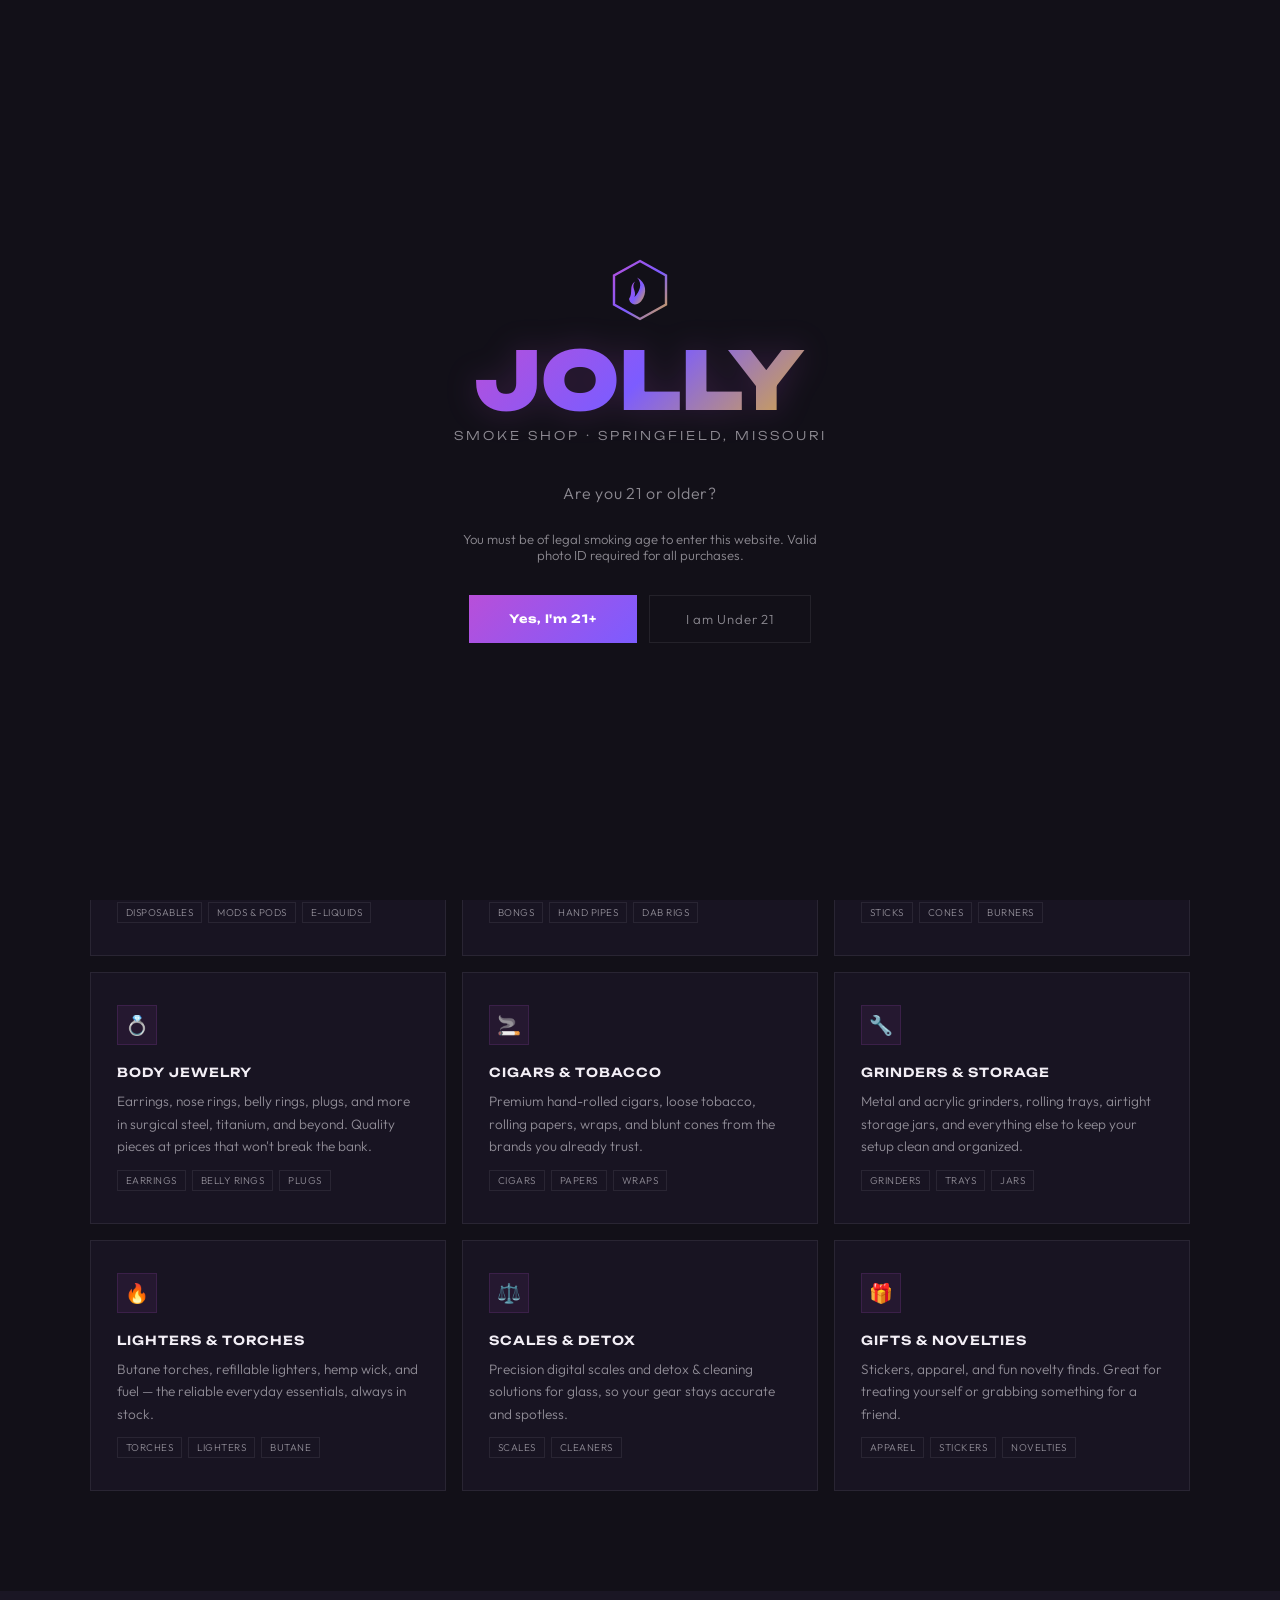
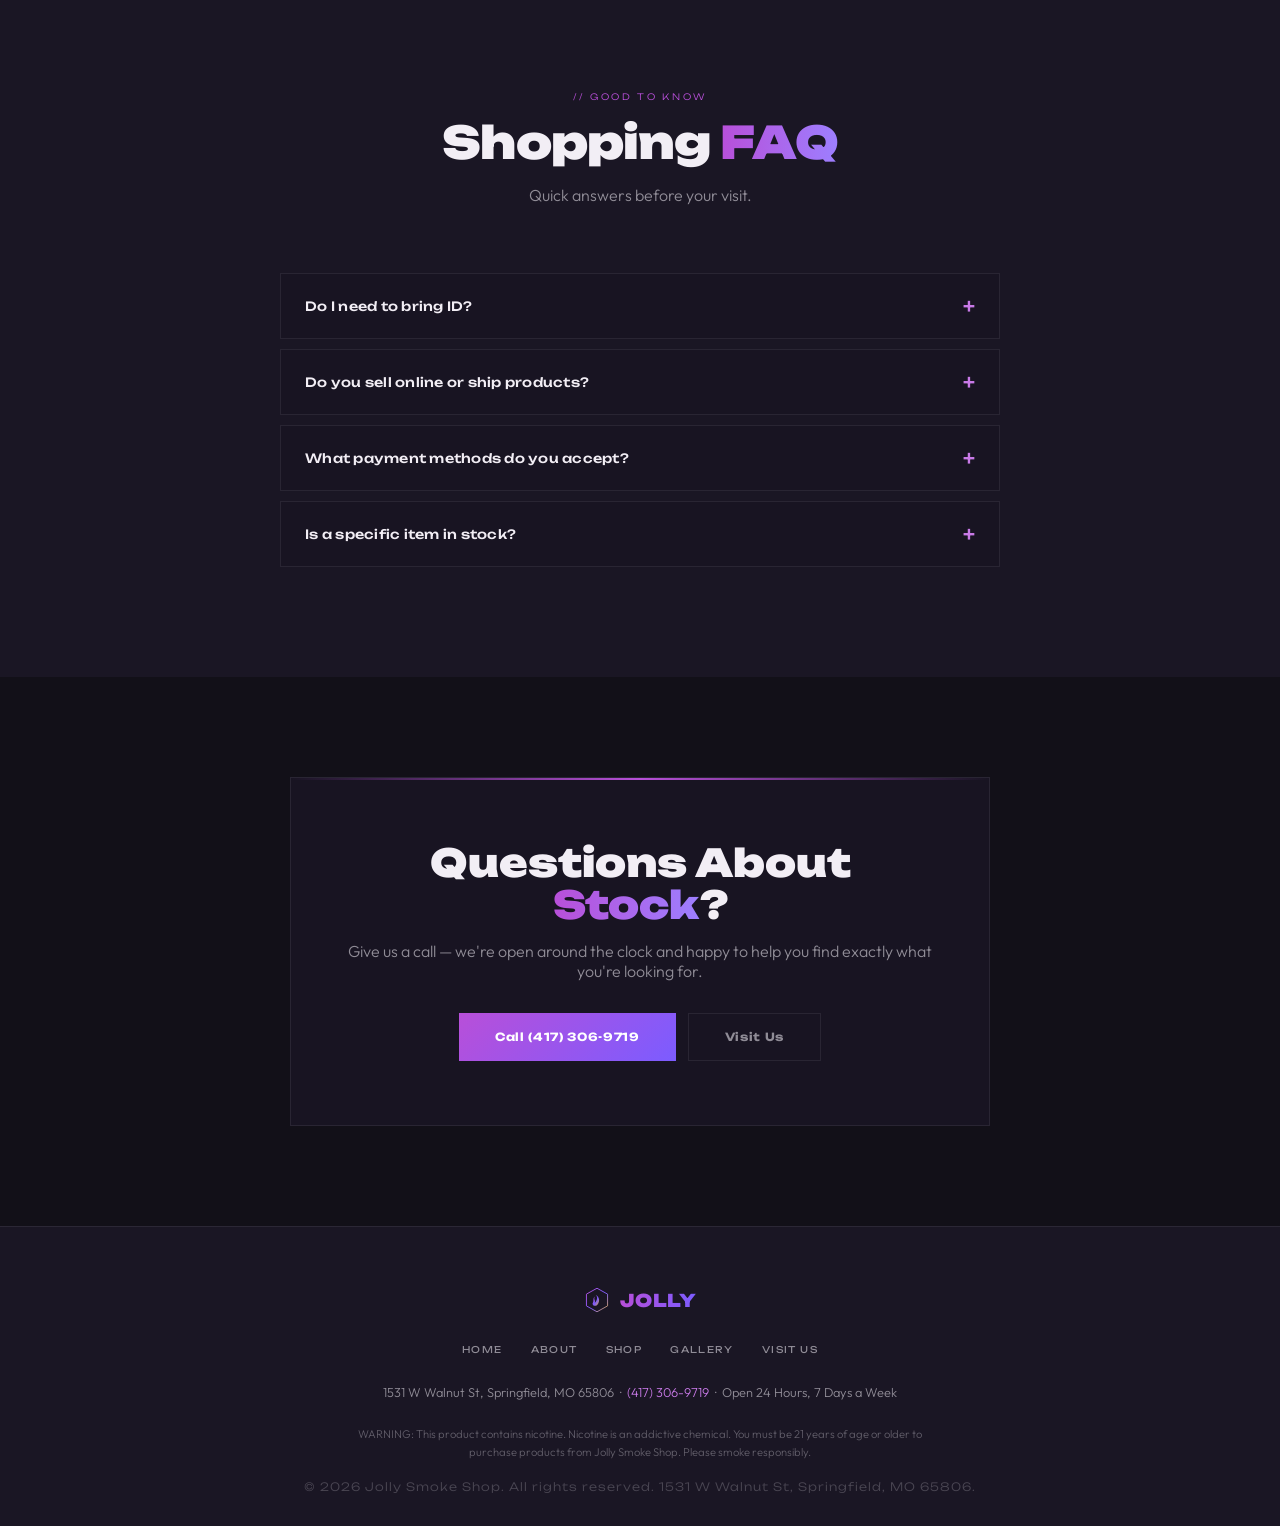
==== products.html @ b2ff0be8 "Build full Jolly Smoke Shop website from rough draft Turns the single-page draft into a real 5-page " ====
<!DOCTYPE html>
<html lang="en">
<head>
<meta charset="UTF-8">
<meta name="viewport" content="width=device-width, initial-scale=1.0">
<title>Shop Our Selection — Jolly Smoke Shop | Springfield, MO</title>
<meta name="description" content="Vapes, glass, incense, body jewelry, cigars, grinders & more at Jolly Smoke Shop in Springfield, MO. Huge selection, fair prices, open 24/7. Must be 21+.">
<link rel="canonical" href="https://www.jollysmokeshop.com/products.html">
<link rel="icon" type="image/svg+xml" href="assets/img/favicon.svg">
<link rel="preconnect" href="https://fonts.googleapis.com">
<link rel="preconnect" href="https://fonts.gstatic.com" crossorigin>
<link rel="stylesheet" href="assets/css/style.css">
<noscript><style>.reveal{opacity:1!important;transform:none!important}</style></noscript>
</head>
<body>

<!-- AGE GATE -->
<div class="age-gate" id="ageGate">
  <img src="assets/img/logo-mark.svg" class="ag-mark" alt="" width="64" height="64">
  <div class="ag-logo">JOLLY</div>
  <div class="ag-sub-brand">Smoke Shop &middot; Springfield, Missouri</div>
  <div class="ag-question">Are you 21 or older?</div>
  <p style="font-size:0.82rem;color:var(--muted);margin-bottom:32px;max-width:360px;margin-left:auto;margin-right:auto">
    You must be of legal smoking age to enter this website. Valid photo ID required for all purchases.
  </p>
  <div class="ag-btns">
    <button class="ag-yes" id="ageYes">Yes, I'm 21+</button>
    <a class="ag-no" href="https://www.google.com">I am Under 21</a>
  </div>
</div>

<!-- NAV -->
<nav id="siteNav">
  <a href="index.html" class="nav-brand-group">
    <img src="assets/img/logo-mark.svg" class="nav-mark" alt="Jolly Smoke Shop logo" width="30" height="30">
    <span class="nav-brand">JOLLY</span>
  </a>
  <ul class="nav-links">
    <li><a href="index.html">Home</a></li>
    <li><a href="about.html">About</a></li>
    <li><a href="products.html">Shop</a></li>
    <li><a href="gallery.html">Gallery</a></li>
    <li><a href="contact.html">Visit Us</a></li>
  </ul>
  <a href="tel:4173069719" class="nav-cta">Call (417) 306-9719</a>
  <button class="hamburger" id="hamburger" aria-label="Open menu">
    <span></span><span></span><span></span>
  </button>
</nav>
<div class="nav-scrim" id="navScrim"></div>
<div class="mobile-nav" id="mobileNav">
  <a href="index.html">Home</a>
  <a href="about.html">About</a>
  <a href="products.html">Shop</a>
  <a href="gallery.html">Gallery</a>
  <a href="contact.html">Visit Us</a>
  <a href="tel:4173069719" class="nav-cta">Call (417) 306-9719</a>
</div>

<!-- PAGE HERO -->
<section class="page-hero">
  <div class="hero-aura"></div>
  <div class="page-hero-inner">
    <div class="breadcrumb"><a href="index.html">Home</a> / Shop</div>
    <h1>Curated For Every<br><span>Preference</span></h1>
    <p>From premium vapes to hand-blown glass, incense to body jewelry — if you can smoke it, wear it, or vibe with it, we've got it.</p>
  </div>
</section>

<!-- COMPLIANCE NOTE -->
<section class="section section-tight" style="padding-bottom:0">
  <div class="compliance-note reveal">
    <strong>21+ Only.</strong> Valid government-issued photo ID is required for every purchase, every visit, no exceptions. Product availability varies by stock — call ahead to check on a specific item.
  </div>
</section>

<!-- PRODUCTS -->
<section class="section section-tight" id="products">
  <div class="products-grid">
    <div class="product-card reveal">
      <div class="product-icon">&#128167;</div>
      <h3>Vapes & E-Liquids</h3>
      <p>Top brands, the latest devices, and a huge flavor selection. Disposables, mods, pods, coils, and premium e-juices for every taste.</p>
      <div class="product-tags"><span>Disposables</span><span>Mods & Pods</span><span>E-Liquids</span></div>
    </div>
    <div class="product-card reveal">
      <div class="product-icon">&#127807;</div>
      <h3>Glass & Pipes</h3>
      <p>Hand-blown glass pipes, water pipes, bongs, and dab rigs from beginner-friendly to collector-grade, plus every accessory to match.</p>
      <div class="product-tags"><span>Bongs</span><span>Hand Pipes</span><span>Dab Rigs</span></div>
    </div>
    <div class="product-card reveal">
      <div class="product-icon">&#128293;</div>
      <h3>Incense & Aromatics</h3>
      <p>Premium incense sticks, cones, resins, and burners in dozens of fragrances. Fill your space with a scent you'll actually love.</p>
      <div class="product-tags"><span>Sticks</span><span>Cones</span><span>Burners</span></div>
    </div>
    <div class="product-card reveal">
      <div class="product-icon">&#128141;</div>
      <h3>Body Jewelry</h3>
      <p>Earrings, nose rings, belly rings, plugs, and more in surgical steel, titanium, and beyond. Quality pieces at prices that won't break the bank.</p>
      <div class="product-tags"><span>Earrings</span><span>Belly Rings</span><span>Plugs</span></div>
    </div>
    <div class="product-card reveal">
      <div class="product-icon">&#128684;</div>
      <h3>Cigars & Tobacco</h3>
      <p>Premium hand-rolled cigars, loose tobacco, rolling papers, wraps, and blunt cones from the brands you already trust.</p>
      <div class="product-tags"><span>Cigars</span><span>Papers</span><span>Wraps</span></div>
    </div>
    <div class="product-card reveal">
      <div class="product-icon">&#128295;</div>
      <h3>Grinders & Storage</h3>
      <p>Metal and acrylic grinders, rolling trays, airtight storage jars, and everything else to keep your setup clean and organized.</p>
      <div class="product-tags"><span>Grinders</span><span>Trays</span><span>Jars</span></div>
    </div>
    <div class="product-card reveal">
      <div class="product-icon">&#128293;</div>
      <h3>Lighters & Torches</h3>
      <p>Butane torches, refillable lighters, hemp wick, and fuel — the reliable everyday essentials, always in stock.</p>
      <div class="product-tags"><span>Torches</span><span>Lighters</span><span>Butane</span></div>
    </div>
    <div class="product-card reveal">
      <div class="product-icon">&#9878;&#65039;</div>
      <h3>Scales & Detox</h3>
      <p>Precision digital scales and detox & cleaning solutions for glass, so your gear stays accurate and spotless.</p>
      <div class="product-tags"><span>Scales</span><span>Cleaners</span></div>
    </div>
    <div class="product-card reveal">
      <div class="product-icon">&#127873;</div>
      <h3>Gifts & Novelties</h3>
      <p>Stickers, apparel, and fun novelty finds. Great for treating yourself or grabbing something for a friend.</p>
      <div class="product-tags"><span>Apparel</span><span>Stickers</span><span>Novelties</span></div>
    </div>
  </div>
</section>

<!-- FAQ -->
<section class="section section-alt" id="faq">
  <div class="section-header reveal">
    <span class="section-eyebrow">// Good to Know</span>
    <h2 class="section-title">Shopping <span>FAQ</span></h2>
    <p class="section-desc">Quick answers before your visit.</p>
  </div>
  <div class="faq-list">
    <details class="faq-item reveal">
      <summary>Do I need to bring ID?</summary>
      <p>Yes. A valid, unexpired government-issued photo ID is required for every purchase, every time, regardless of how old you look. It's a firm store policy with no exceptions.</p>
    </details>
    <details class="faq-item reveal">
      <summary>Do you sell online or ship products?</summary>
      <p>Not currently — we're an in-store-only shop. Call us at (417) 306-9719 to ask about availability, or stop by any time since we're open 24 hours a day.</p>
    </details>
    <details class="faq-item reveal">
      <summary>What payment methods do you accept?</summary>
      <p>We accept major debit and credit cards as well as cash. Give us a call if you have a question about a specific payment method.</p>
    </details>
    <details class="faq-item reveal">
      <summary>Is a specific item in stock?</summary>
      <p>Our selection changes often. The fastest way to check is to call (417) 306-9719 — our staff can tell you what's on the shelf right now.</p>
    </details>
  </div>
</section>

<!-- CTA -->
<section class="section" id="cta">
  <div class="cta-box reveal">
    <h2>Questions About <span>Stock</span>?</h2>
    <p>Give us a call — we're open around the clock and happy to help you find exactly what you're looking for.</p>
    <div class="hero-ctas" style="margin:0">
      <a href="tel:4173069719" class="btn-hero btn-hero-primary">Call (417) 306-9719</a>
      <a href="contact.html" class="btn-hero btn-hero-secondary">Visit Us</a>
    </div>
  </div>
</section>

<!-- FOOTER -->
<footer class="footer">
  <div class="footer-inner">
    <a href="index.html" class="footer-brand-group">
      <img src="assets/img/logo-mark.svg" class="footer-mark" alt="Jolly Smoke Shop logo" width="26" height="26">
      <span class="footer-brand">JOLLY</span>
    </a>
    <ul class="footer-links">
      <li><a href="index.html">Home</a></li>
      <li><a href="about.html">About</a></li>
      <li><a href="products.html">Shop</a></li>
      <li><a href="gallery.html">Gallery</a></li>
      <li><a href="contact.html">Visit Us</a></li>
    </ul>
    <p class="footer-quick">1531 W Walnut St, Springfield, MO 65806 &nbsp;&middot;&nbsp; <a href="tel:4173069719">(417) 306-9719</a> &nbsp;&middot;&nbsp; Open 24 Hours, 7 Days a Week</p>
    <p class="footer-warning">
      WARNING: This product contains nicotine. Nicotine is an addictive chemical. You must be 21 years of age or older to purchase products from Jolly Smoke Shop. Please smoke responsibly.
    </p>
    <p class="footer-copy">&copy; 2026 Jolly Smoke Shop. All rights reserved. 1531 W Walnut St, Springfield, MO 65806.</p>
  </div>
</footer>

<!-- MOBILE CALL -->
<a href="tel:4173069719" class="mobile-call" aria-label="Call Jolly Smoke Shop">
  <svg viewBox="0 0 24 24" fill="none" stroke="currentColor" stroke-width="2.5" stroke-linecap="round" stroke-linejoin="round"><path d="M22 16.92v3a2 2 0 0 1-2.18 2 19.79 19.79 0 0 1-8.63-3.07 19.5 19.5 0 0 1-6-6 19.79 19.79 0 0 1-3.07-8.67A2 2 0 0 1 4.11 2h3a2 2 0 0 1 2 1.72c.127.96.361 1.903.7 2.81a2 2 0 0 1-.45 2.11L8.09 9.91a16 16 0 0 0 6 6l1.27-1.27a2 2 0 0 1 2.11-.45c.907.339 1.85.573 2.81.7A2 2 0 0 1 22 16.92z"/></svg>
</a>

<script src="assets/js/script.js"></script>
</body>
</html>
---- assets/css/style.css ----
/* ============================================================
   Jolly Smoke Shop — shared stylesheet
   ============================================================ */

@import url('https://fonts.googleapis.com/css2?family=Unbounded:wght@300;400;600;700;900&family=Outfit:wght@300;400;500;600&display=swap');

:root {
  --fuchsia:  #b84fd9;
  --fuchsia2: #c97ae8;
  --violet:   #7c5cff;
  --violet2:  #9d7fff;
  --gold:     #d4a843;
  --gold2:    #e8c060;
  --lime:     #7cb342;
  --bg:       #121018;
  --bg2:      #1a1624;
  --bg3:      #221c30;
  --card:     #181422;
  --text:     #f2eef5;
  --muted:    rgba(242,238,245,0.55);
  --dim:      rgba(242,238,245,0.14);
  --border:   rgba(242,238,245,0.08);
  --glow-f:   rgba(184,79,217,0.15);
  --success:  #5cb85c;
}

*, *::before, *::after { box-sizing: border-box; margin: 0; padding: 0; }
html { scroll-behavior: smooth; }
body {
  background: var(--bg);
  color: var(--text);
  font-family: 'Outfit', sans-serif;
  font-weight: 300;
  overflow-x: hidden;
  min-height: 100vh;
}

body::before {
  content: '';
  position: fixed; inset: 0; z-index: 0; pointer-events: none;
  background: repeating-linear-gradient(
    0deg, transparent, transparent 3px,
    rgba(0,0,0,0.03) 3px, rgba(0,0,0,0.03) 4px
  );
}

a { color: inherit; }
img { max-width: 100%; display: block; }

/* ─── AGE GATE ─── */
.age-gate {
  position: fixed; inset: 0; z-index: 9000;
  background: var(--bg);
  display: flex; flex-direction: column; align-items: center; justify-content: center;
  text-align: center; padding: 40px;
  transition: opacity 0.5s, visibility 0.5s;
}
.age-gate.gone { opacity: 0; visibility: hidden; pointer-events: none; }
.ag-mark { width: 64px; height: 64px; margin: 0 auto 18px; }
.ag-logo {
  font-family: 'Unbounded', sans-serif; font-weight: 900;
  font-size: clamp(2.5rem, 8vw, 5rem); line-height: 1; margin-bottom: 8px;
  background: linear-gradient(135deg, var(--fuchsia), var(--violet), var(--gold));
  -webkit-background-clip: text; -webkit-text-fill-color: transparent; background-clip: text;
  filter: drop-shadow(0 0 16px rgba(184,79,217,0.2));
}
.ag-sub-brand {
  font-family: 'Unbounded', sans-serif; font-weight: 300;
  font-size: 0.75rem; letter-spacing: 0.25em; text-transform: uppercase;
  color: var(--muted); margin-bottom: 40px;
}
.ag-question { font-size: 1rem; color: var(--muted); margin-bottom: 28px; letter-spacing: 0.05em; }
.ag-btns { display: flex; gap: 12px; flex-wrap: wrap; justify-content: center; }
.ag-yes {
  font-family: 'Unbounded', sans-serif; font-weight: 700;
  font-size: 0.72rem; letter-spacing: 0.06em;
  padding: 15px 40px; border: none; cursor: pointer;
  background: linear-gradient(135deg, var(--fuchsia), var(--violet));
  color: #fff; transition: opacity 0.2s, transform 0.2s;
}
.ag-yes:hover { opacity: 0.85; transform: translateY(-2px); }
.ag-no {
  font-size: 0.82rem; letter-spacing: 0.06em;
  padding: 15px 36px; background: transparent;
  border: 1px solid var(--border); color: var(--muted); text-decoration: none;
  transition: border-color 0.2s;
}
.ag-no:hover { border-color: var(--muted); }

/* ─── NAV ─── */
nav {
  position: sticky; top: 0; z-index: 200;
  display: flex; align-items: center; justify-content: space-between;
  padding: 14px 52px;
  background: rgba(18,16,24,0.97);
  border-bottom: 1px solid var(--border);
  backdrop-filter: blur(16px);
}
.nav-brand-group { display: flex; align-items: center; gap: 10px; text-decoration: none; }
.nav-mark { width: 30px; height: 30px; flex-shrink: 0; }
.nav-brand {
  font-family: 'Unbounded', sans-serif; font-weight: 900;
  font-size: 1.2rem; text-decoration: none; letter-spacing: 0.02em;
  background: linear-gradient(90deg, var(--fuchsia), var(--violet));
  -webkit-background-clip: text; -webkit-text-fill-color: transparent; background-clip: text;
}
.nav-links {
  display: flex; gap: 32px; align-items: center;
  list-style: none;
}
.nav-links a {
  font-family: 'Unbounded', sans-serif; font-weight: 400;
  font-size: 0.6rem; letter-spacing: 0.15em; text-transform: uppercase;
  color: var(--muted); text-decoration: none;
  transition: color 0.25s;
  position: relative;
}
.nav-links a::after {
  content: ''; position: absolute; bottom: -4px; left: 0;
  width: 0; height: 1.5px; background: var(--fuchsia);
  transition: width 0.25s;
}
.nav-links a:hover, .nav-links a.active { color: var(--fuchsia2); }
.nav-links a:hover::after, .nav-links a.active::after { width: 100%; }
.nav-cta {
  font-family: 'Unbounded', sans-serif; font-weight: 600;
  font-size: 0.6rem; letter-spacing: 0.08em;
  padding: 10px 22px; border: none; cursor: pointer;
  background: linear-gradient(135deg, var(--fuchsia), var(--violet));
  color: #fff; transition: opacity 0.2s; text-decoration: none;
  display: inline-block;
}
.nav-cta:hover { opacity: 0.85; }
.hamburger {
  display: none; flex-direction: column; gap: 5px;
  background: none; border: none; cursor: pointer; padding: 8px;
}
.hamburger span { width: 22px; height: 1.5px; background: var(--text); border-radius: 1px; transition: transform 0.2s, opacity 0.2s; }

.mobile-nav {
  display: none;
  position: fixed; top: 0; right: 0; bottom: 0;
  width: min(78vw, 320px); z-index: 500;
  background: var(--bg2); border-left: 1px solid var(--border);
  padding: 90px 32px 32px;
  transform: translateX(100%);
  transition: transform 0.3s ease;
  flex-direction: column; gap: 26px;
}
.mobile-nav.open { transform: translateX(0); }
.mobile-nav a {
  font-family: 'Unbounded', sans-serif; font-weight: 500;
  font-size: 0.75rem; letter-spacing: 0.12em; text-transform: uppercase;
  color: var(--text); text-decoration: none;
}
.mobile-nav a.active { color: var(--fuchsia2); }
.mobile-nav .nav-cta { text-align: center; margin-top: 8px; }
.nav-scrim {
  display: none; position: fixed; inset: 0; z-index: 450;
  background: rgba(0,0,0,0.5);
}
.nav-scrim.open { display: block; }

/* ─── HERO (home) ─── */
.hero {
  position: relative;
  min-height: 100vh;
  display: flex; align-items: center; justify-content: center;
  overflow: hidden; padding-top: 60px;
}
.hero-aura {
  position: absolute; inset: 0; pointer-events: none; z-index: 0;
  background:
    radial-gradient(ellipse 50% 100% at 0% 50%, rgba(184,79,217,0.06) 0%, transparent 60%),
    radial-gradient(ellipse 40% 60% at 100% 70%, rgba(124,92,255,0.04) 0%, transparent 50%);
}
.hero-inner {
  position: relative; z-index: 1;
  text-align: center; max-width: 800px;
  padding: 0 24px;
}
.hero-eyebrow {
  display: inline-flex; align-items: center; gap: 10px;
  font-family: 'Unbounded', sans-serif; font-weight: 400;
  font-size: 0.65rem; letter-spacing: 0.25em; text-transform: uppercase;
  color: var(--fuchsia); margin-bottom: 28px;
}
.hero-eyebrow .dot {
  width: 6px; height: 6px; border-radius: 50%;
  background: var(--success);
  box-shadow: 0 0 10px var(--success);
  animation: pulse 2s ease-in-out infinite;
}
@keyframes pulse { 0%,100%{opacity:1} 50%{opacity:0.5} }

.hero-title {
  font-family: 'Unbounded', sans-serif; font-weight: 900;
  font-size: clamp(2.5rem, 7vw, 5rem); line-height: 1.05;
  letter-spacing: -0.02em; margin-bottom: 24px;
}
.hero-title span {
  background: linear-gradient(90deg, var(--fuchsia), var(--violet2));
  -webkit-background-clip: text; -webkit-text-fill-color: transparent; background-clip: text;
}
.hero-subtitle {
  font-size: 1.05rem; color: var(--muted); max-width: 520px;
  margin: 0 auto 36px; line-height: 1.75;
}
.hero-badges {
  display: flex; gap: 10px; justify-content: center; flex-wrap: wrap;
  margin-bottom: 36px;
}
.hero-badge {
  font-family: 'Unbounded', sans-serif; font-weight: 600;
  font-size: 0.55rem; letter-spacing: 0.15em; text-transform: uppercase;
  padding: 6px 14px; border: 1px solid rgba(184,79,217,0.22);
  color: var(--fuchsia2); background: rgba(184,79,217,0.05);
}
.hero-badge.gold { color: var(--gold); border-color: rgba(212,168,67,0.22); background: rgba(212,168,67,0.05); }
.hero-badge.lime { color: var(--lime); border-color: rgba(124,179,66,0.22); background: rgba(124,179,66,0.05); }

.hero-ctas { display: flex; gap: 12px; justify-content: center; flex-wrap: wrap; }
.btn-hero {
  font-family: 'Unbounded', sans-serif; font-weight: 700;
  font-size: 0.7rem; letter-spacing: 0.06em;
  padding: 16px 36px; border: none; cursor: pointer;
  transition: opacity 0.2s, transform 0.2s;
  text-decoration: none; display: inline-flex; align-items: center; justify-content: center;
}
.btn-hero:hover { opacity: 0.85; transform: translateY(-2px); }
.btn-hero-primary {
  background: linear-gradient(135deg, var(--fuchsia), var(--violet));
  color: #fff;
}
.btn-hero-secondary {
  background: transparent;
  border: 1px solid var(--border);
  color: var(--muted);
}
.btn-hero-secondary:hover { border-color: rgba(184,79,217,0.35); color: var(--fuchsia2); }

.hero-meta {
  display: flex; gap: 32px; justify-content: center; flex-wrap: wrap;
  margin-top: 48px;
  font-family: 'Unbounded', sans-serif; font-weight: 300;
  font-size: 0.6rem; letter-spacing: 0.2em; text-transform: uppercase;
  color: var(--muted);
}

.scroll-cue {
  position: absolute; bottom: 32px; left: 50%; transform: translateX(-50%);
  display: flex; flex-direction: column; align-items: center; gap: 8px;
  color: var(--muted);
  font-family: 'Unbounded', sans-serif; font-weight: 300;
  font-size: 0.6rem; letter-spacing: 3px; text-transform: uppercase;
  animation: fadePulse 3s ease-in-out infinite; z-index: 1;
}
.scroll-cue svg { width: 18px; height: 18px; stroke: var(--muted); }
@keyframes fadePulse { 0%,100%{opacity:0.3} 50%{opacity:0.7} }

/* ─── PAGE HERO (interior pages) ─── */
.page-hero {
  position: relative; overflow: hidden;
  padding: 84px 24px 70px; text-align: center;
}
.page-hero .hero-aura { }
.page-hero-inner { position: relative; z-index: 1; max-width: 700px; margin: 0 auto; }
.breadcrumb {
  font-family: 'Unbounded', sans-serif; font-weight: 400;
  font-size: 0.58rem; letter-spacing: 0.15em; text-transform: uppercase;
  color: var(--muted); margin-bottom: 22px;
}
.breadcrumb a { color: var(--fuchsia2); text-decoration: none; }
.breadcrumb a:hover { text-decoration: underline; }
.page-hero h1 {
  font-family: 'Unbounded', sans-serif; font-weight: 900;
  font-size: clamp(2.2rem, 5.5vw, 3.6rem); line-height: 1.05;
  letter-spacing: -0.02em; margin-bottom: 16px;
}
.page-hero h1 span {
  background: linear-gradient(90deg, var(--fuchsia), var(--violet2));
  -webkit-background-clip: text; -webkit-text-fill-color: transparent; background-clip: text;
}
.page-hero p { font-size: 1rem; color: var(--muted); line-height: 1.75; max-width: 540px; margin: 0 auto; }

/* ─── MARQUEE ─── */
.marquee {
  background: var(--bg2);
  border-top: 1px solid var(--border);
  border-bottom: 1px solid var(--border);
  overflow: hidden; white-space: nowrap; padding: 16px 0;
}
.marquee-track {
  display: inline-flex; gap: 48px;
  animation: scroll-left 30s linear infinite;
}
.marquee-track span {
  font-family: 'Unbounded', sans-serif; font-weight: 600;
  font-size: 0.65rem; letter-spacing: 0.2em; text-transform: uppercase;
  color: var(--muted);
}
.marquee-track span::after {
  content: ''; display: inline-block; width: 4px; height: 4px;
  border-radius: 50%; background: var(--fuchsia); margin-left: 48px;
  vertical-align: middle; opacity: 0.4;
}
@keyframes scroll-left { 0%{transform:translateX(0)} 100%{transform:translateX(-50%)} }

/* ─── SECTIONS ─── */
.section { padding: 100px 52px; position: relative; }
.section-alt { background: var(--bg2); }
.section-tight { padding-top: 60px; }
.section-header {
  text-align: center; max-width: 620px;
  margin: 0 auto 64px;
}
.section-header.left { text-align: left; margin-left: 0; }
.section-eyebrow {
  font-family: 'Unbounded', sans-serif; font-weight: 300;
  font-size: 0.55rem; letter-spacing: 0.3em; text-transform: uppercase;
  color: var(--fuchsia); margin-bottom: 16px; display: block;
}
.section-title {
  font-family: 'Unbounded', sans-serif; font-weight: 900;
  font-size: clamp(1.8rem, 4vw, 2.8rem); line-height: 1.1;
  letter-spacing: -0.02em; margin-bottom: 14px;
}
.section-title span {
  background: linear-gradient(90deg, var(--fuchsia), var(--violet2));
  -webkit-background-clip: text; -webkit-text-fill-color: transparent; background-clip: text;
}
.section-desc {
  font-size: 1rem; color: var(--muted); line-height: 1.75;
  max-width: 520px; margin: 0 auto;
}
.section-header.left .section-desc { margin: 0; }

.section-footer-link { text-align: center; margin-top: 48px; }

/* ─── ABOUT ─── */
.about-grid {
  display: grid; grid-template-columns: 1fr 1fr;
  gap: 80px; align-items: center; max-width: 1100px; margin: 0 auto;
}
.about-text p {
  font-size: 0.95rem; color: var(--muted); line-height: 1.8;
  margin-bottom: 18px;
}
.about-text strong { color: var(--text); font-weight: 500; }

.about-stats {
  display: grid; grid-template-columns: 1fr 1fr;
  gap: 14px;
}
.stat-card {
  background: var(--card); border: 1px solid var(--border);
  padding: 28px 22px; text-align: center;
  transition: border-color 0.2s, transform 0.2s;
}
.stat-card:hover {
  border-color: rgba(184,79,217,0.2);
  transform: translateY(-2px);
}
.stat-label {
  font-family: 'Unbounded', sans-serif; font-weight: 300;
  font-size: 0.5rem; letter-spacing: 0.25em; text-transform: uppercase;
  color: var(--muted); margin-bottom: 10px;
}
.stat-val {
  font-family: 'Unbounded', sans-serif; font-weight: 900;
  font-size: 2.2rem; line-height: 1;
}
.stat-val.f { color: var(--fuchsia); }
.stat-val.g { color: var(--gold); }
.stat-val.s { color: var(--success); }
.stat-val.m { color: var(--muted); }

/* ─── VALUES ─── */
.values-grid {
  display: grid; grid-template-columns: repeat(3, 1fr);
  gap: 16px; max-width: 1100px; margin: 0 auto;
}
.value-card {
  background: var(--card); border: 1px solid var(--border);
  padding: 36px 28px; text-align: center;
  transition: border-color 0.2s, transform 0.2s;
}
.value-card:hover { border-color: rgba(184,79,217,0.2); transform: translateY(-3px); }
.value-icon {
  width: 48px; height: 48px; margin: 0 auto 20px;
  display: flex; align-items: center; justify-content: center;
  background: rgba(184,79,217,0.08); border: 1px solid rgba(184,79,217,0.15);
  color: var(--fuchsia); font-size: 1.3rem; border-radius: 50%;
}
.value-card h3 {
  font-family: 'Unbounded', sans-serif; font-weight: 600;
  font-size: 0.8rem; letter-spacing: 0.06em; text-transform: uppercase;
  margin-bottom: 12px;
}
.value-card p { font-size: 0.88rem; color: var(--muted); line-height: 1.7; }

/* ─── HOURS TABLE ─── */
.hours-table {
  max-width: 460px; margin: 0 auto;
  border: 1px solid var(--border); background: var(--card);
}
.hours-table .hours-row {
  display: flex; justify-content: space-between;
  padding: 14px 24px; border-bottom: 1px solid var(--border);
  font-size: 0.88rem;
}
.hours-table .hours-row:last-child { border-bottom: none; }
.hours-table .hours-day { color: var(--text); font-weight: 400; }
.hours-table .hours-time { color: var(--success); font-weight: 500; letter-spacing: 0.03em; }

/* ─── PRODUCTS ─── */
.products-grid {
  display: grid; grid-template-columns: repeat(3, 1fr);
  gap: 16px; max-width: 1100px; margin: 0 auto;
}
.product-card {
  background: var(--card); border: 1px solid var(--border);
  padding: 32px 26px;
  transition: border-color 0.2s, transform 0.2s;
  position: relative; overflow: hidden;
}
.product-card::before {
  content: ''; position: absolute; top: 0; left: 0; right: 0;
  height: 2px;
  background: linear-gradient(90deg, transparent, var(--fuchsia), transparent);
  opacity: 0; transition: opacity 0.2s;
}
.product-card:hover {
  border-color: rgba(184,79,217,0.2);
  transform: translateY(-4px);
}
.product-card:hover::before { opacity: 1; }

.product-icon {
  width: 40px; height: 40px;
  display: flex; align-items: center; justify-content: center;
  background: rgba(184,79,217,0.08); border: 1px solid rgba(184,79,217,0.15);
  color: var(--fuchsia); margin-bottom: 20px;
  font-size: 1.2rem;
}
.product-card h3 {
  font-family: 'Unbounded', sans-serif; font-weight: 600;
  font-size: 0.78rem; letter-spacing: 0.08em; text-transform: uppercase;
  margin-bottom: 10px; color: var(--text);
}
.product-card p {
  font-size: 0.85rem; color: var(--muted); line-height: 1.65; margin: 0 0 12px;
}
.product-tags { display: flex; flex-wrap: wrap; gap: 6px; }
.product-tags span {
  font-size: 0.62rem; letter-spacing: 0.05em; text-transform: uppercase;
  color: var(--muted); border: 1px solid var(--border);
  padding: 3px 8px;
}

.compliance-note {
  max-width: 700px; margin: 0 auto 56px;
  background: rgba(212,168,67,0.06); border: 1px solid rgba(212,168,67,0.2);
  padding: 20px 26px; text-align: center;
  font-size: 0.85rem; color: var(--muted); line-height: 1.7;
}
.compliance-note strong { color: var(--gold2); }

/* ─── WHY US ─── */
.features-grid {
  display: grid; grid-template-columns: repeat(3, 1fr);
  gap: 16px; max-width: 1100px; margin: 0 auto;
}
.feature-card {
  background: var(--card); border: 1px solid var(--border);
  padding: 32px 26px;
  transition: border-color 0.2s, transform 0.2s;
  position: relative; overflow: hidden;
}
.feature-card::before {
  content: ''; position: absolute; top: 0; left: 0; right: 0;
  height: 2px;
  background: linear-gradient(90deg, transparent, var(--fuchsia), transparent);
  opacity: 0; transition: opacity 0.2s;
}
.feature-card:hover {
  border-color: rgba(184,79,217,0.2);
  transform: translateY(-3px);
}
.feature-card:hover::before { opacity: 1; }

.feature-num {
  font-family: 'Unbounded', sans-serif; font-weight: 900;
  font-size: 0.65rem; color: var(--fuchsia); margin-bottom: 16px;
  letter-spacing: 2px; opacity: 0.5;
}
.feature-card h3 {
  font-family: 'Unbounded', sans-serif; font-weight: 600;
  font-size: 0.78rem; letter-spacing: 0.08em; text-transform: uppercase;
  margin-bottom: 10px; color: var(--text);
}
.feature-card p {
  font-size: 0.85rem; color: var(--muted); line-height: 1.65; margin: 0;
}

/* ─── GALLERY (icon-tile, no photo assets required) ─── */
.gallery-grid {
  display: grid; grid-template-columns: repeat(3, 1fr);
  gap: 14px; max-width: 1100px; margin: 0 auto;
}
.gallery-item {
  aspect-ratio: 4 / 3; position: relative; overflow: hidden;
  background: var(--card); border: 1px solid var(--border);
  border-radius: 4px;
  display: flex; align-items: center; justify-content: center;
  transition: border-color 0.3s, transform 0.3s;
}
.gallery-item:hover { border-color: rgba(184,79,217,0.25); transform: translateY(-3px); }
.gallery-item-bg {
  position: absolute; inset: 0;
  background:
    radial-gradient(circle at 30% 20%, rgba(184,79,217,0.14) 0%, transparent 55%),
    radial-gradient(circle at 80% 80%, rgba(124,92,255,0.1) 0%, transparent 55%);
  transition: transform 0.6s cubic-bezier(0.4,0,0.2,1);
}
.gallery-item:hover .gallery-item-bg { transform: scale(1.08); }
.gallery-item-icon {
  position: relative; z-index: 1;
  font-size: 2.2rem; opacity: 0.9;
}
.gallery-item-overlay {
  position: absolute; inset: 0;
  background: linear-gradient(0deg, rgba(18,16,24,0.9) 0%, transparent 55%);
  display: flex; align-items: flex-end; padding: 20px;
  z-index: 1;
}
.gallery-item-overlay span {
  font-family: 'Unbounded', sans-serif; font-weight: 600;
  font-size: 0.68rem; letter-spacing: 0.08em; text-transform: uppercase;
  color: var(--text);
}

/* ─── FAQ ─── */
.faq-list { max-width: 720px; margin: 0 auto; }
.faq-item {
  background: var(--card); border: 1px solid var(--border);
  margin-bottom: 10px;
}
.faq-item summary {
  cursor: pointer; padding: 20px 24px;
  font-family: 'Unbounded', sans-serif; font-weight: 500;
  font-size: 0.8rem; letter-spacing: 0.02em;
  display: flex; justify-content: space-between; align-items: center;
  list-style: none;
}
.faq-item summary::-webkit-details-marker { display: none; }
.faq-item summary::after {
  content: '+'; font-size: 1.2rem; color: var(--fuchsia2);
  transition: transform 0.2s; flex-shrink: 0; margin-left: 16px;
}
.faq-item[open] summary::after { transform: rotate(45deg); }
.faq-item p {
  padding: 0 24px 20px; font-size: 0.87rem; color: var(--muted); line-height: 1.7;
}

/* ─── LOCATION / CONTACT ─── */
.contact-grid {
  display: grid; grid-template-columns: 1fr 1fr;
  gap: 40px; max-width: 1100px; margin: 0 auto; align-items: start;
}
.location-card {
  background: var(--card); border: 1px solid var(--border);
  padding: 40px;
  position: relative; overflow: hidden;
}
.location-card::before {
  content: ''; position: absolute; top: 0; left: 0; right: 0;
  height: 2px;
  background: linear-gradient(90deg, transparent, var(--fuchsia), transparent);
}
.location-card h3 {
  font-family: 'Unbounded', sans-serif; font-weight: 700;
  font-size: 1.1rem; letter-spacing: 0.04em;
  margin-bottom: 24px;
}
.location-row {
  display: flex; align-items: flex-start; gap: 12px;
  margin-bottom: 14px; font-size: 0.9rem; color: var(--muted);
}
.location-row svg {
  width: 16px; height: 16px; color: var(--fuchsia);
  margin-top: 3px; flex-shrink: 0;
}
.location-row strong { color: var(--text); font-weight: 500; }
.location-row a { color: var(--fuchsia2); transition: opacity 0.2s; text-decoration: none; }
.location-row a:hover { opacity: 0.7; }
.location-card .btn-hero {
  margin-top: 10px; width: 100%;
}
.loc-map {
  border-radius: 4px; overflow: hidden;
  aspect-ratio: 4 / 3;
  border: 1px solid var(--border);
}
.loc-map iframe { width: 100%; height: 100%; border: 0;
  filter: grayscale(30%) invert(88%) contrast(88%);
}

/* ─── CTA ─── */
.cta-box {
  background: var(--card); border: 1px solid var(--border);
  padding: 64px 48px; text-align: center;
  max-width: 700px; margin: 0 auto;
  position: relative; overflow: hidden;
}
.cta-box::before {
  content: ''; position: absolute; top: 0; left: 0; right: 0;
  height: 2px;
  background: linear-gradient(90deg, transparent, var(--fuchsia), transparent);
}
.cta-box h2 {
  font-family: 'Unbounded', sans-serif; font-weight: 900;
  font-size: clamp(1.6rem, 3.5vw, 2.4rem); line-height: 1.1;
  margin-bottom: 14px;
}
.cta-box h2 span {
  background: linear-gradient(90deg, var(--fuchsia), var(--violet2));
  -webkit-background-clip: text; -webkit-text-fill-color: transparent; background-clip: text;
}
.cta-box p {
  font-size: 1rem; color: var(--muted); margin-bottom: 32px;
}

/* ─── FOOTER ─── */
.footer {
  padding: 60px 52px 32px;
  background: var(--bg2);
  border-top: 1px solid var(--border);
}
.footer-inner { text-align: center; }
.footer-brand-group {
  display: inline-flex; align-items: center; gap: 10px;
  margin-bottom: 24px; text-decoration: none;
}
.footer-mark { width: 26px; height: 26px; }
.footer-brand {
  font-family: 'Unbounded', sans-serif; font-weight: 900;
  font-size: 1.1rem; letter-spacing: 0.02em;
  background: linear-gradient(90deg, var(--fuchsia), var(--violet));
  -webkit-background-clip: text; -webkit-text-fill-color: transparent; background-clip: text;
}
.footer-links {
  list-style: none; display: flex; flex-wrap: wrap;
  gap: 28px; justify-content: center;
  padding: 0; margin: 0 0 24px;
}
.footer-links a { text-decoration: none; }
.footer-links a {
  font-family: 'Unbounded', sans-serif; font-weight: 400;
  font-size: 0.58rem; letter-spacing: 0.15em; text-transform: uppercase;
  color: var(--muted); transition: color 0.25s;
}
.footer-links a:hover { color: var(--fuchsia2); }
.footer-quick {
  font-size: 0.8rem; color: var(--muted); margin-bottom: 22px; line-height: 1.8;
}
.footer-quick a { color: var(--fuchsia2); text-decoration: none; }
.footer-warning {
  max-width: 600px; margin: 0 auto 18px;
  font-size: 0.7rem; color: var(--muted); line-height: 1.6; opacity: 0.6;
}
.footer-copy {
  font-size: 0.72rem; color: var(--muted); opacity: 0.4;
  font-family: 'Unbounded', sans-serif; font-weight: 300;
  letter-spacing: 1px;
}

/* ─── MOBILE CALL ─── */
.mobile-call {
  display: none; position: fixed; bottom: 24px; right: 24px;
  width: 52px; height: 52px; border-radius: 50%;
  background: linear-gradient(135deg, var(--fuchsia), var(--violet));
  align-items: center; justify-content: center;
  color: #fff; box-shadow: 0 4px 20px var(--glow-f);
  z-index: 400; transition: transform 0.2s;
  text-decoration: none;
}
.mobile-call:hover { transform: scale(1.05); }
.mobile-call svg { width: 18px; height: 18px; }

/* ─── REVEAL ─── */
.reveal {
  opacity: 0; transform: translateY(24px);
  transition: opacity 0.8s ease, transform 0.8s ease;
}
.reveal.in-view { opacity: 1; transform: translateY(0); }

/* ─── RESPONSIVE ─── */
@media (max-width: 900px) {
  nav { padding: 14px 24px; }
  .nav-links { display: none; }
  .hamburger { display: flex; }
  .mobile-nav { display: flex; }
  .section { padding: 72px 24px; }
  .about-grid { grid-template-columns: 1fr; gap: 48px; }
  .contact-grid { grid-template-columns: 1fr; }
  .products-grid { grid-template-columns: repeat(2, 1fr); }
  .features-grid { grid-template-columns: repeat(2, 1fr); }
  .values-grid { grid-template-columns: 1fr; }
  .gallery-grid { grid-template-columns: repeat(2, 1fr); }
}
@media (max-width: 720px) {
  .products-grid { grid-template-columns: 1fr; }
  .features-grid { grid-template-columns: 1fr; }
  .gallery-grid { grid-template-columns: 1fr; }
  .about-stats { grid-template-columns: 1fr 1fr; }
  .mobile-call { display: flex; }
  .cta-box { padding: 48px 28px; }
  .location-card { padding: 32px 24px; }
}
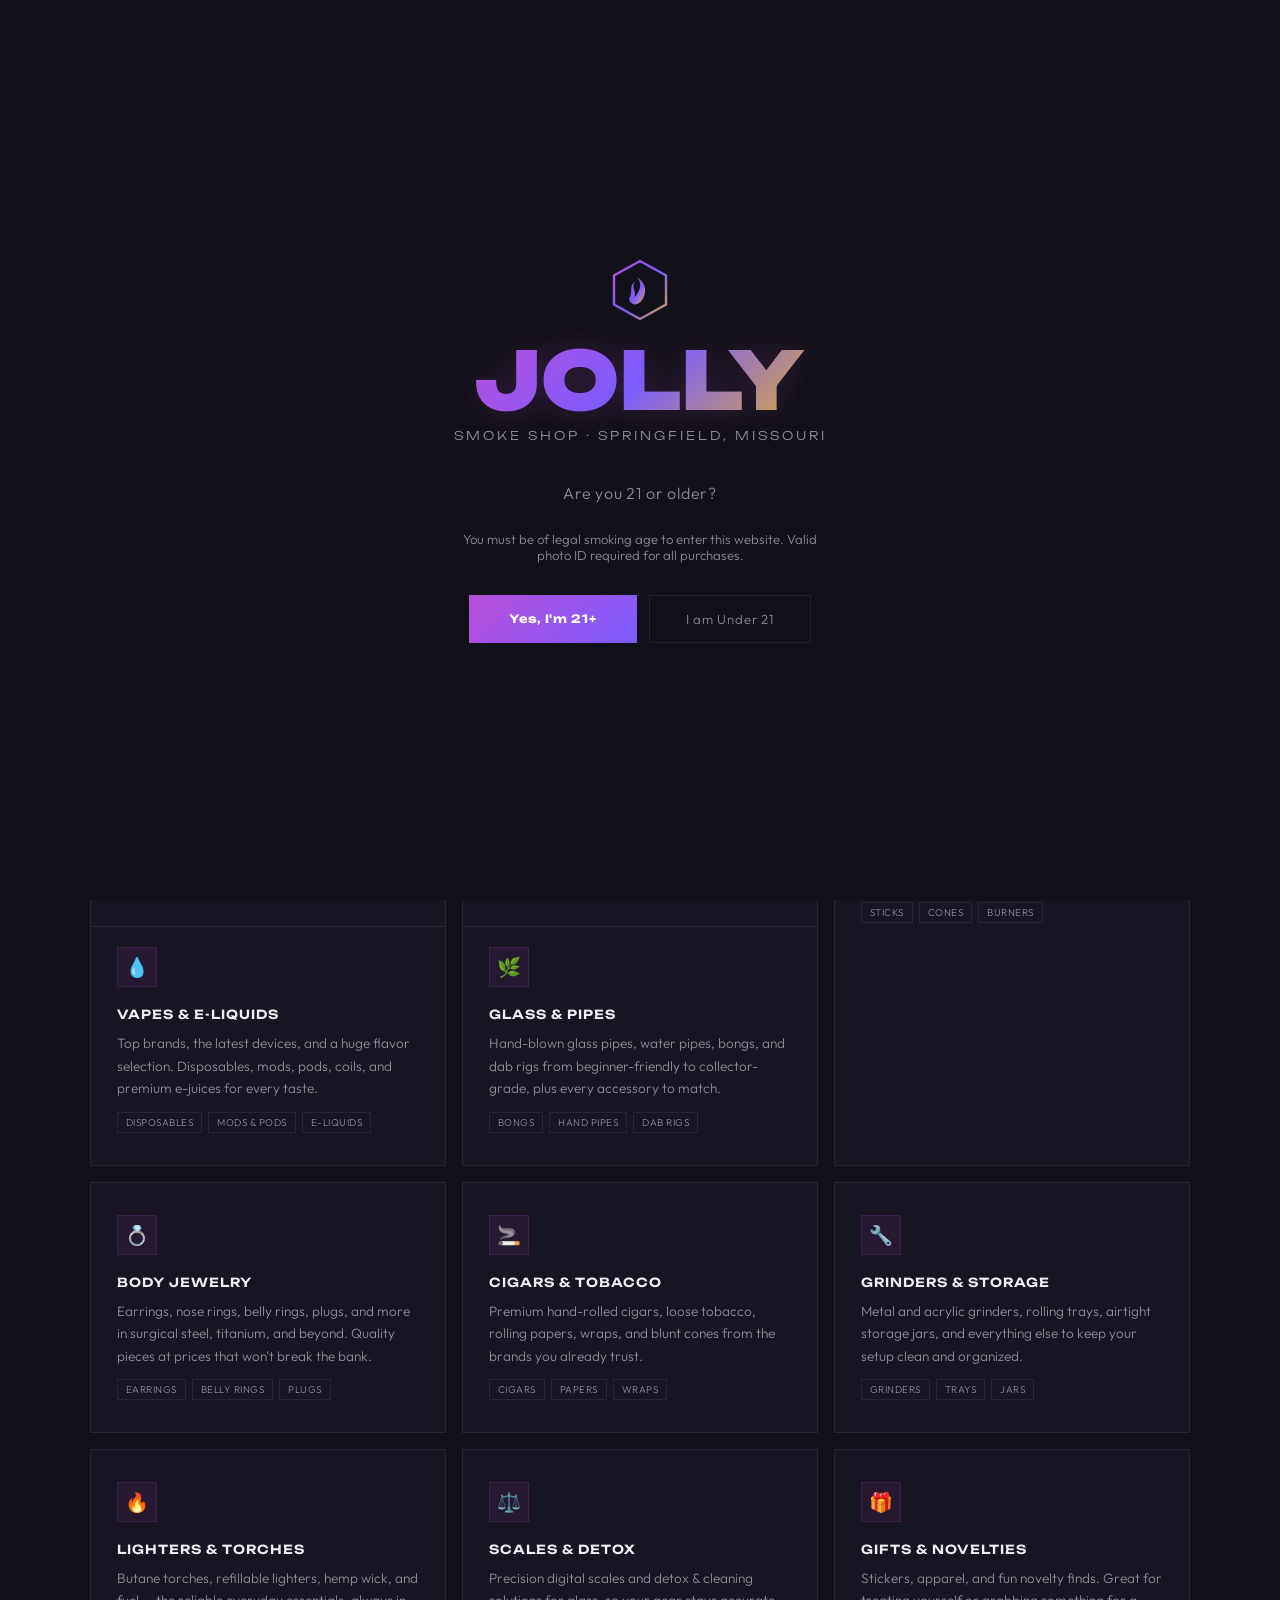
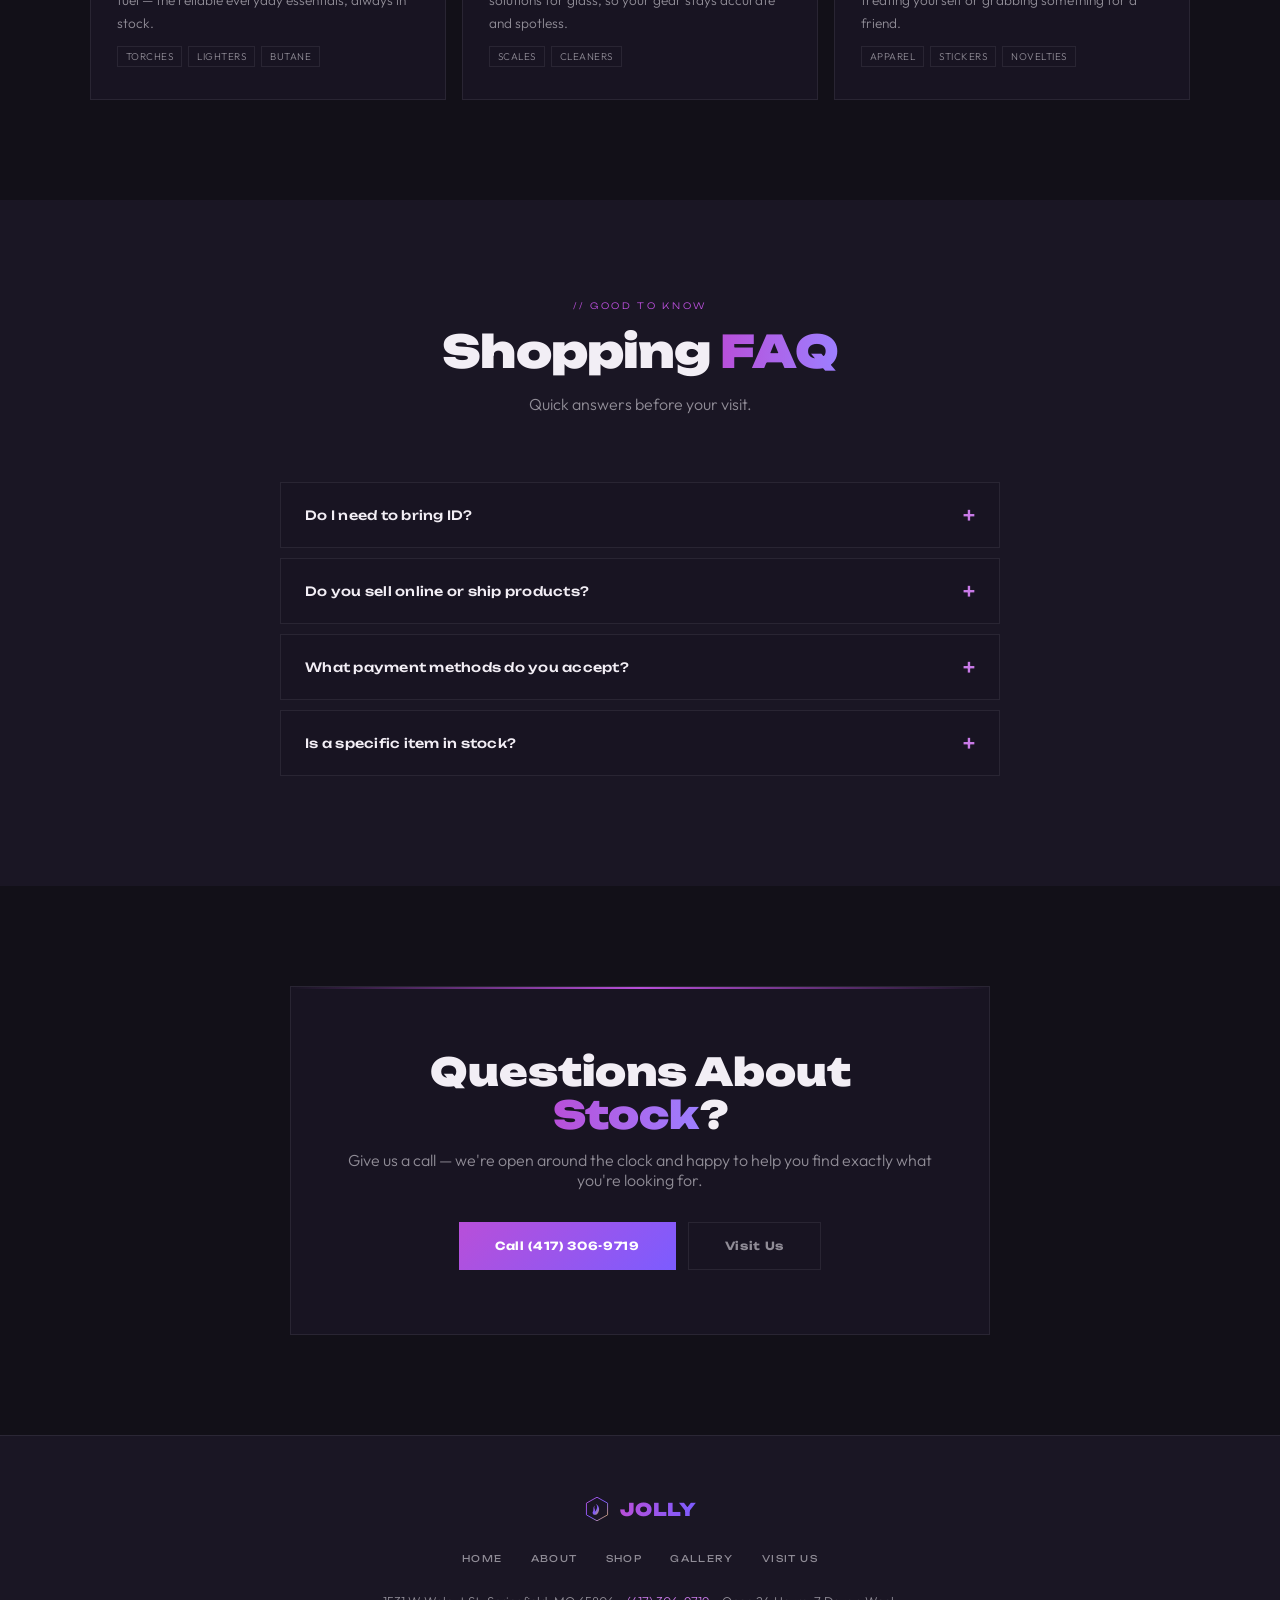
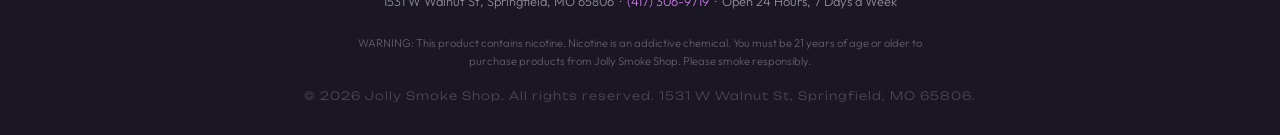
==== commit 79f7ff68: "Wire up real vape/glass photos in gallery and shop pages Adds photo support to gallery tiles and pro" ====
--- a/products.html
+++ b/products.html
@@ -78,12 +78,14 @@
 <section class="section section-tight" id="products">
   <div class="products-grid">
     <div class="product-card reveal">
+      <div class="product-photo"><img src="assets/img/products/vape-wall-geekbar.jpg" alt="Wall of vape flavors including Geek Bar disposables at Jolly Smoke Shop" loading="lazy"></div>
       <div class="product-icon">&#128167;</div>
       <h3>Vapes & E-Liquids</h3>
       <p>Top brands, the latest devices, and a huge flavor selection. Disposables, mods, pods, coils, and premium e-juices for every taste.</p>
       <div class="product-tags"><span>Disposables</span><span>Mods & Pods</span><span>E-Liquids</span></div>
     </div>
     <div class="product-card reveal">
+      <div class="product-photo"><img src="assets/img/products/glass-bongs-case.jpg" alt="Display case of glass water pipes and bongs at Jolly Smoke Shop" loading="lazy"></div>
       <div class="product-icon">&#127807;</div>
       <h3>Glass & Pipes</h3>
       <p>Hand-blown glass pipes, water pipes, bongs, and dab rigs from beginner-friendly to collector-grade, plus every accessory to match.</p>
--- a/assets/css/style.css
+++ b/assets/css/style.css
@@ -443,6 +443,19 @@
   color: var(--fuchsia); margin-bottom: 20px;
   font-size: 1.2rem;
 }
+
+.product-photo {
+  aspect-ratio: 16 / 10;
+  margin: -32px -26px 20px;
+  border-bottom: 1px solid var(--border);
+  overflow: hidden;
+}
+.product-photo img {
+  width: 100%; height: 100%;
+  object-fit: cover; display: block;
+  transition: transform 0.4s cubic-bezier(0.4,0,0.2,1);
+}
+.product-card:hover .product-photo img { transform: scale(1.05); }
 .product-card h3 {
   font-family: 'Unbounded', sans-serif; font-weight: 600;
   font-size: 0.78rem; letter-spacing: 0.08em; text-transform: uppercase;
@@ -524,6 +537,15 @@
   transition: transform 0.6s cubic-bezier(0.4,0,0.2,1);
 }
 .gallery-item:hover .gallery-item-bg { transform: scale(1.08); }
+.gallery-item.has-photo .gallery-item-bg {
+  background-size: cover; background-position: center;
+}
+.gallery-item.has-photo .gallery-item-bg::after {
+  content: '';
+  position: absolute; inset: 0;
+  background: linear-gradient(0deg, rgba(18,16,24,0.55) 0%, rgba(18,16,24,0.05) 45%);
+}
+.gallery-item.has-photo .gallery-item-icon { display: none; }
 .gallery-item-icon {
   position: relative; z-index: 1;
   font-size: 2.2rem; opacity: 0.9;
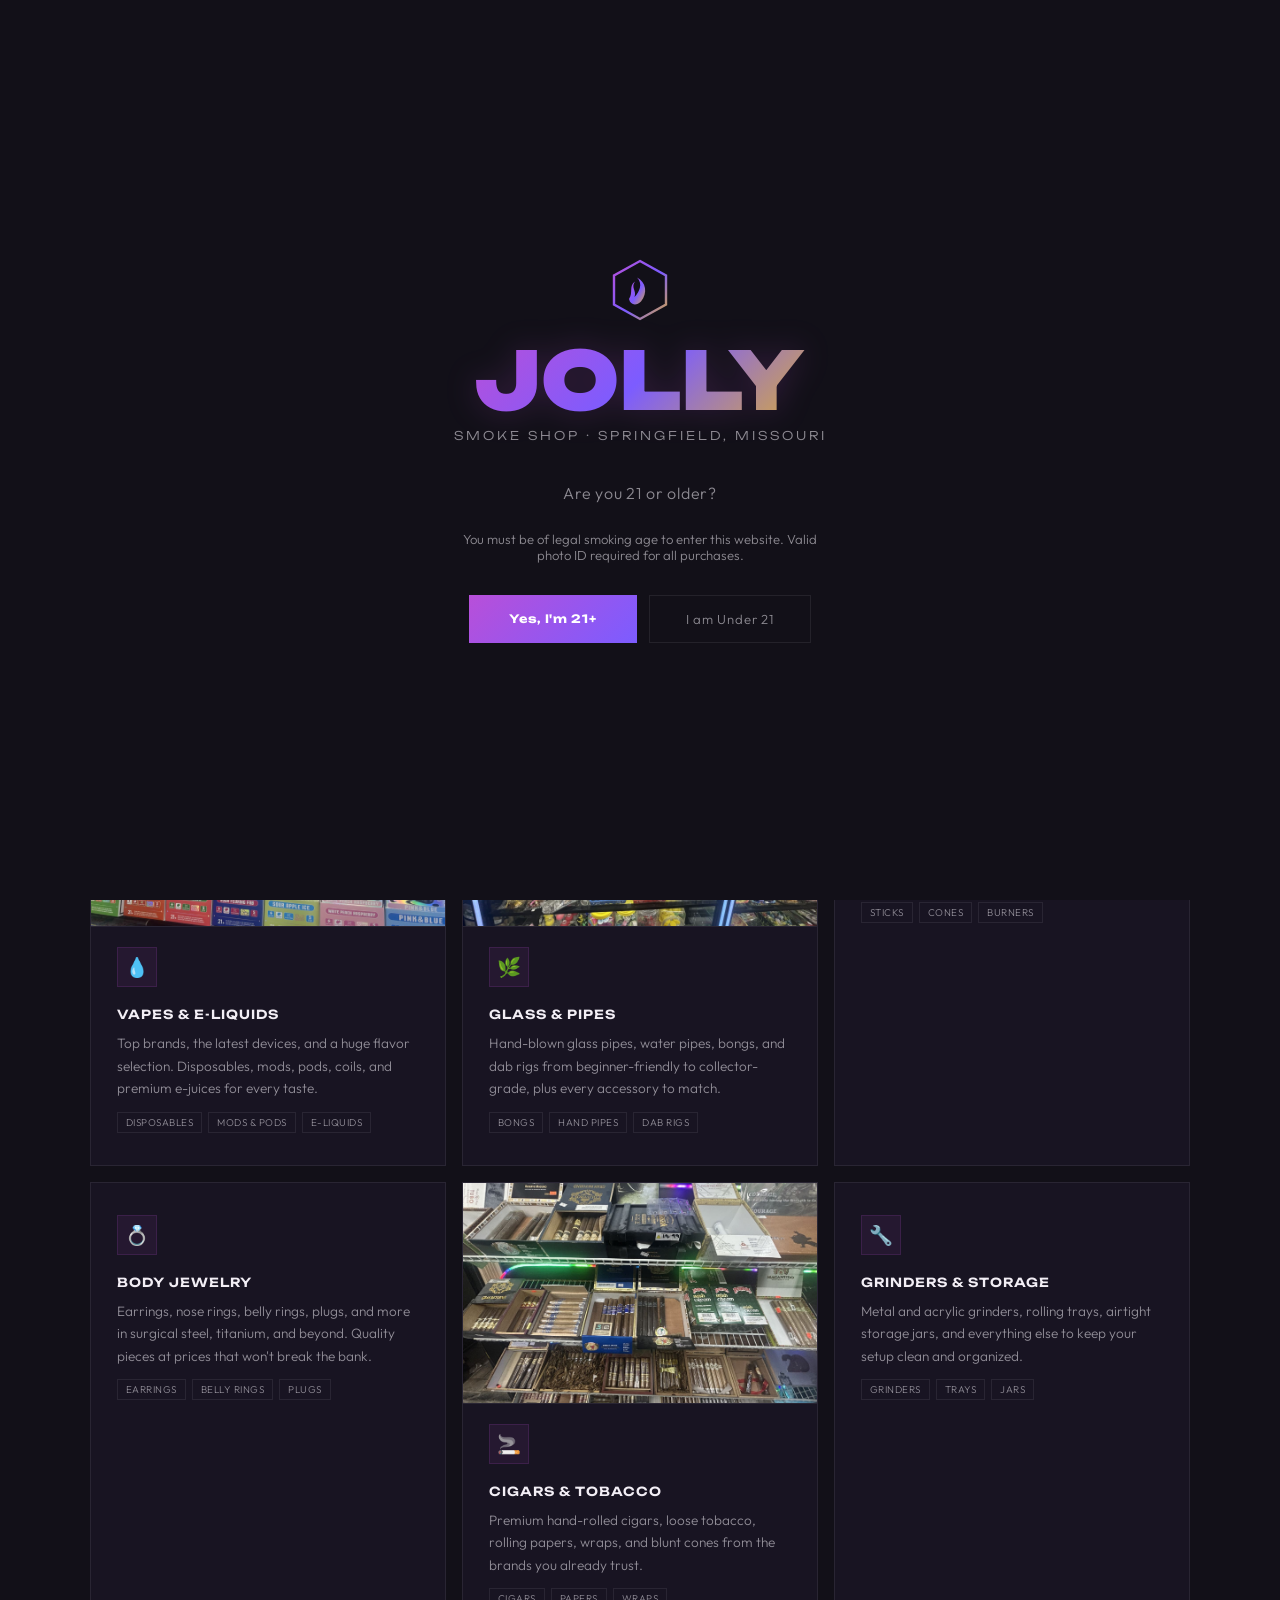
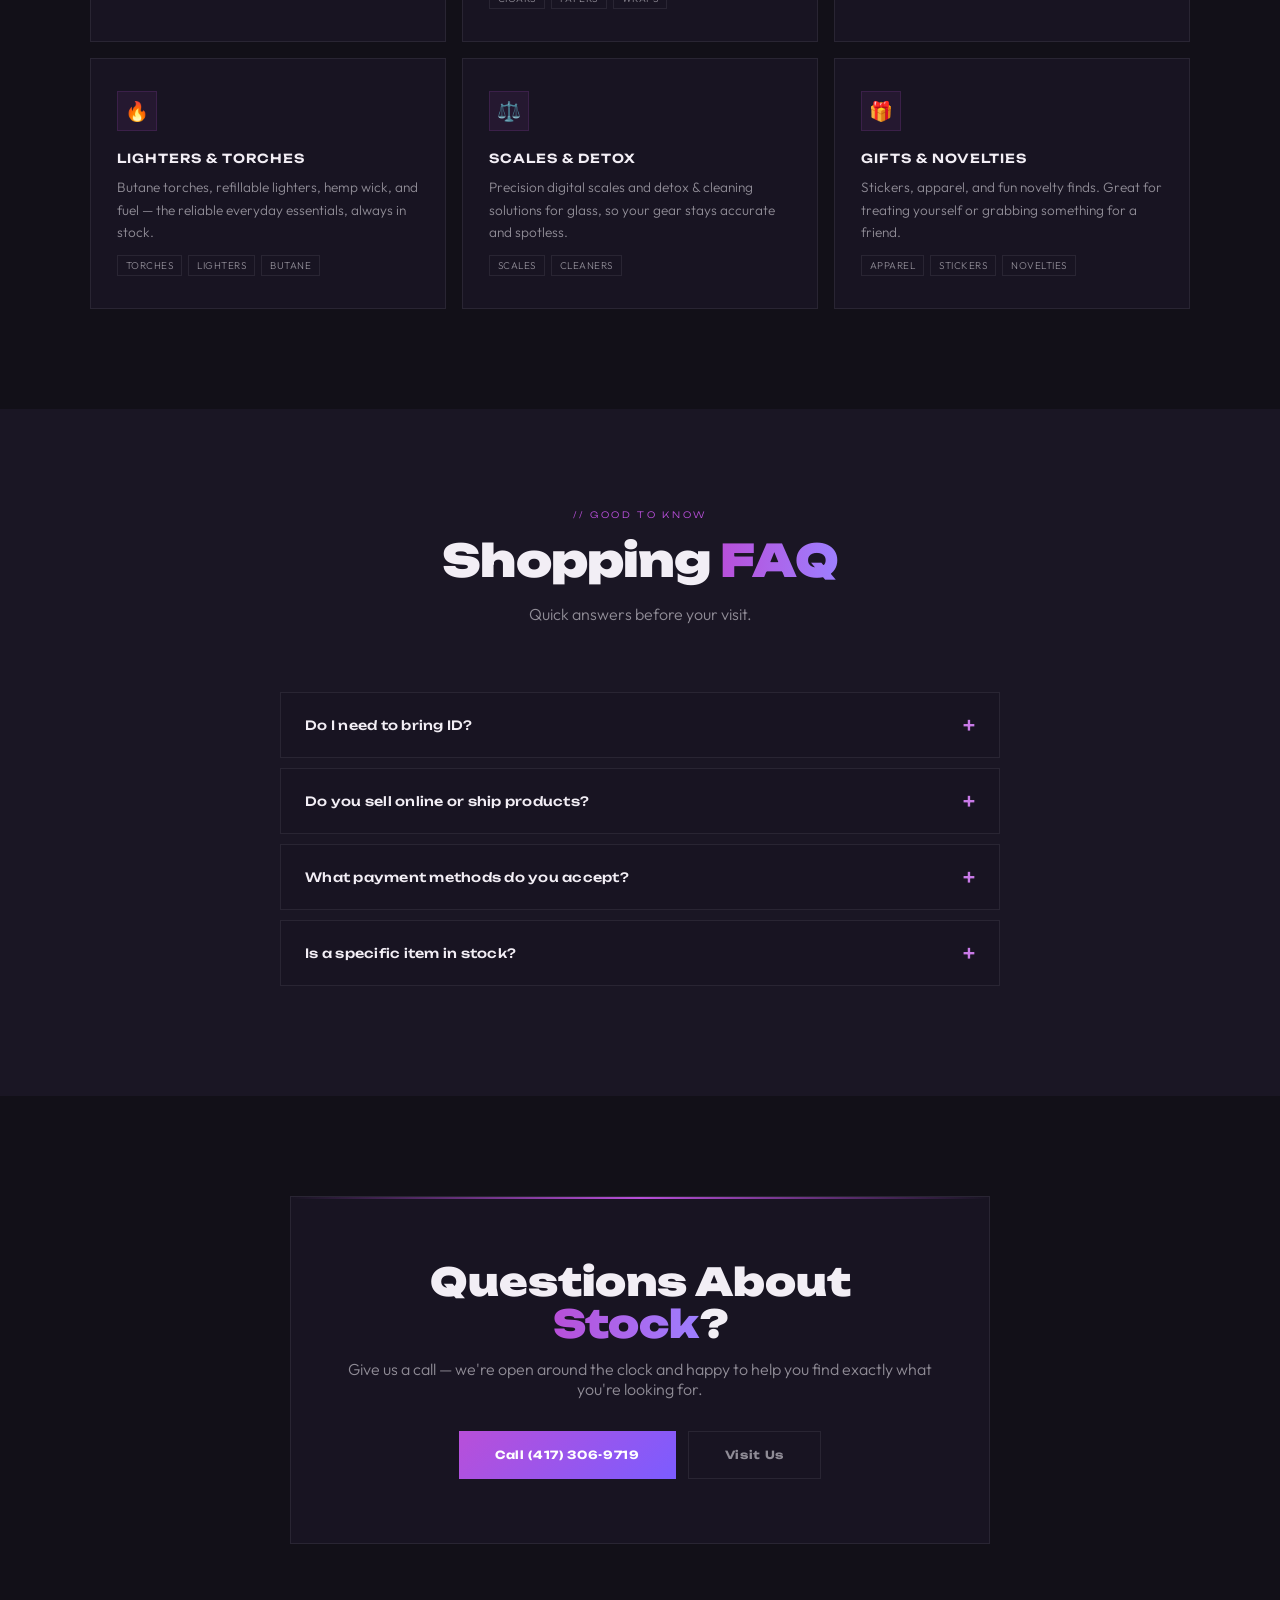
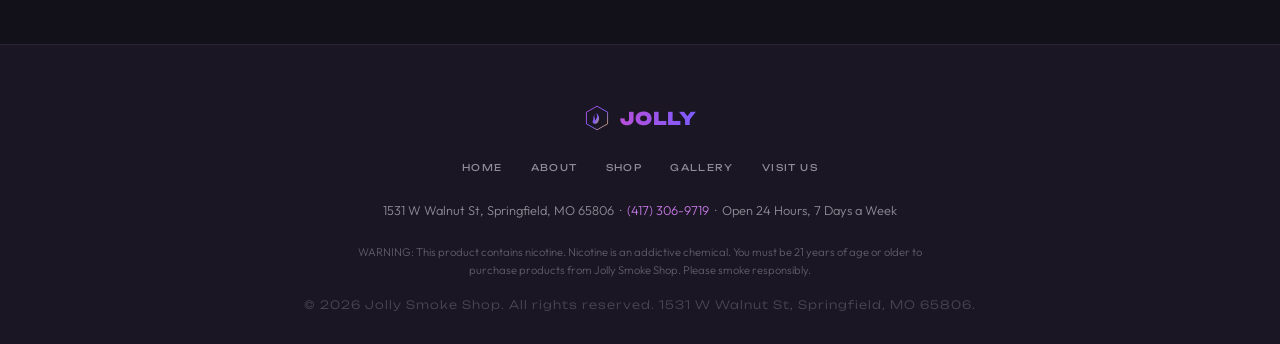
==== commit 5df521e9: "Add cigar shelf and front counter photos, clean up raw uploads Wires the two newly uploaded photos (" ====
--- a/products.html
+++ b/products.html
@@ -104,6 +104,7 @@
       <div class="product-tags"><span>Earrings</span><span>Belly Rings</span><span>Plugs</span></div>
     </div>
     <div class="product-card reveal">
+      <div class="product-photo"><img src="assets/img/products/cigar-selection.jpg" alt="Shelves of premium cigar boxes at Jolly Smoke Shop" loading="lazy"></div>
       <div class="product-icon">&#128684;</div>
       <h3>Cigars & Tobacco</h3>
       <p>Premium hand-rolled cigars, loose tobacco, rolling papers, wraps, and blunt cones from the brands you already trust.</p>
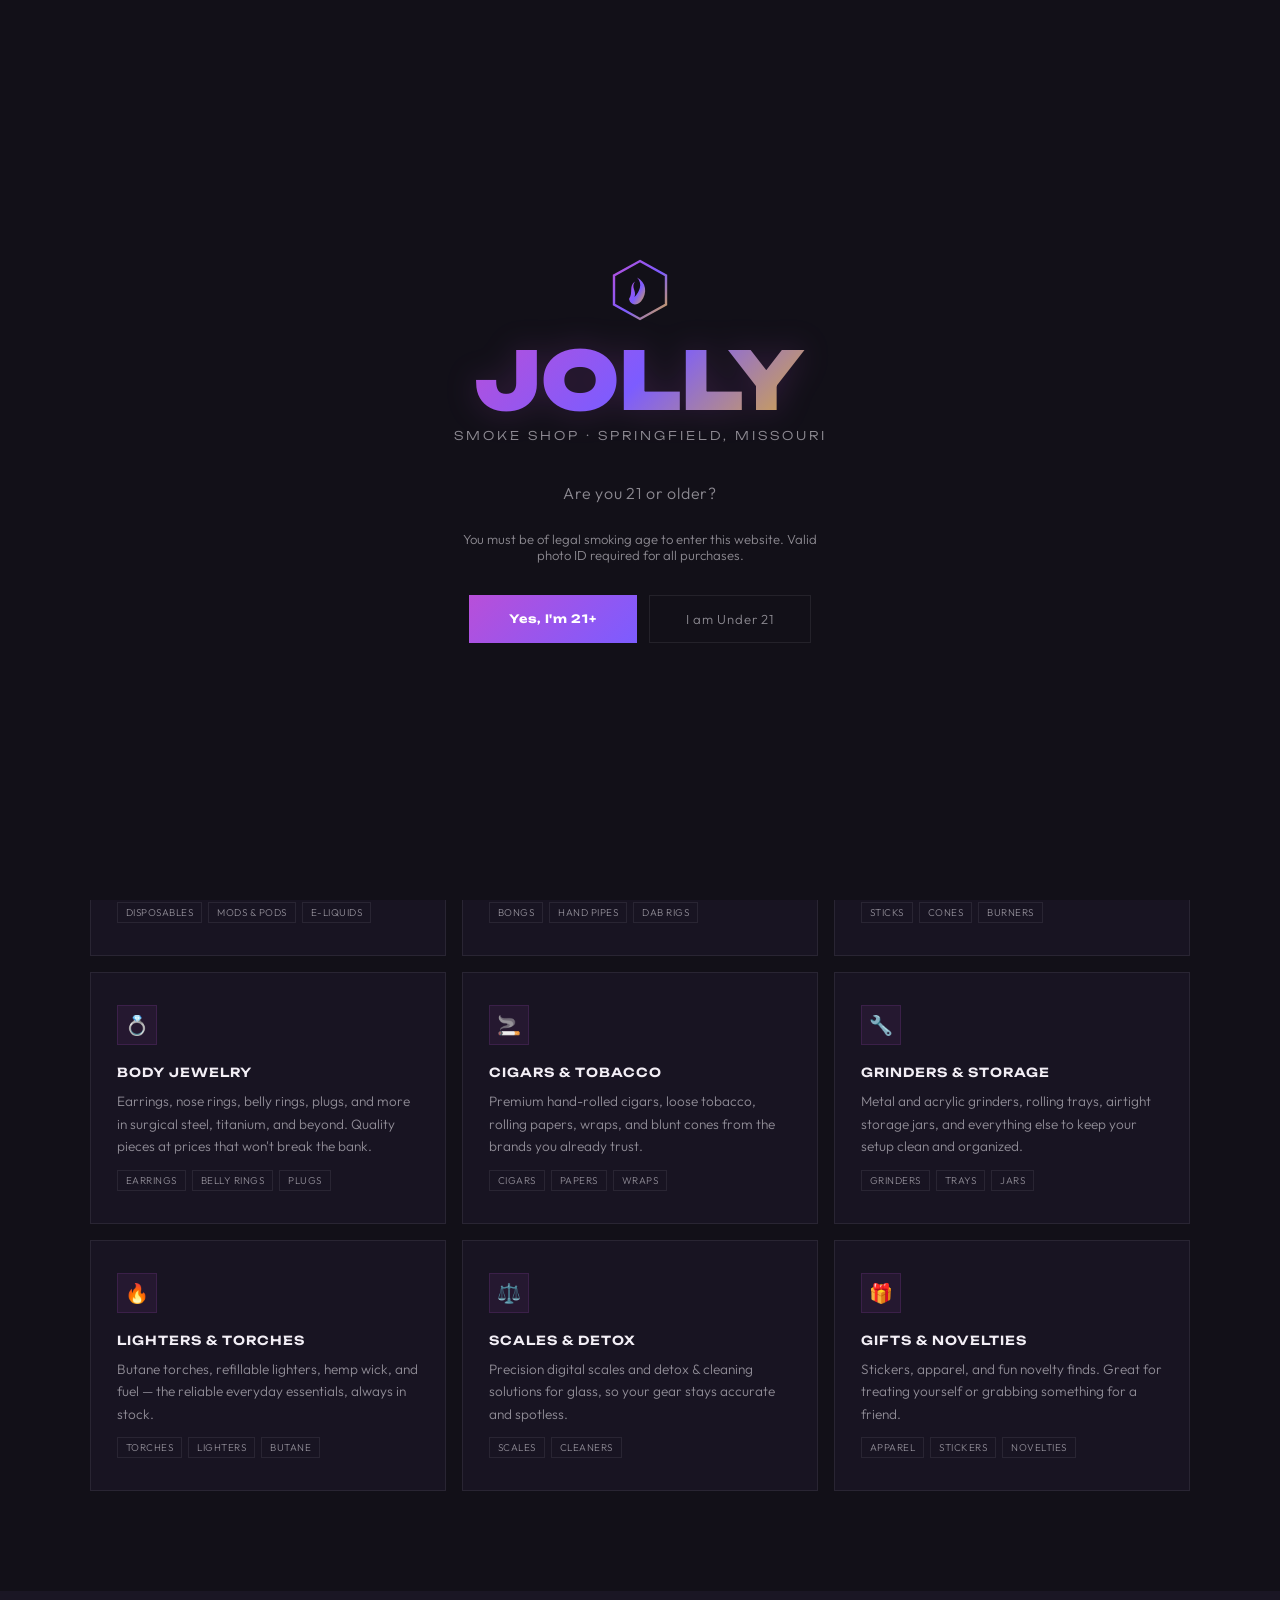
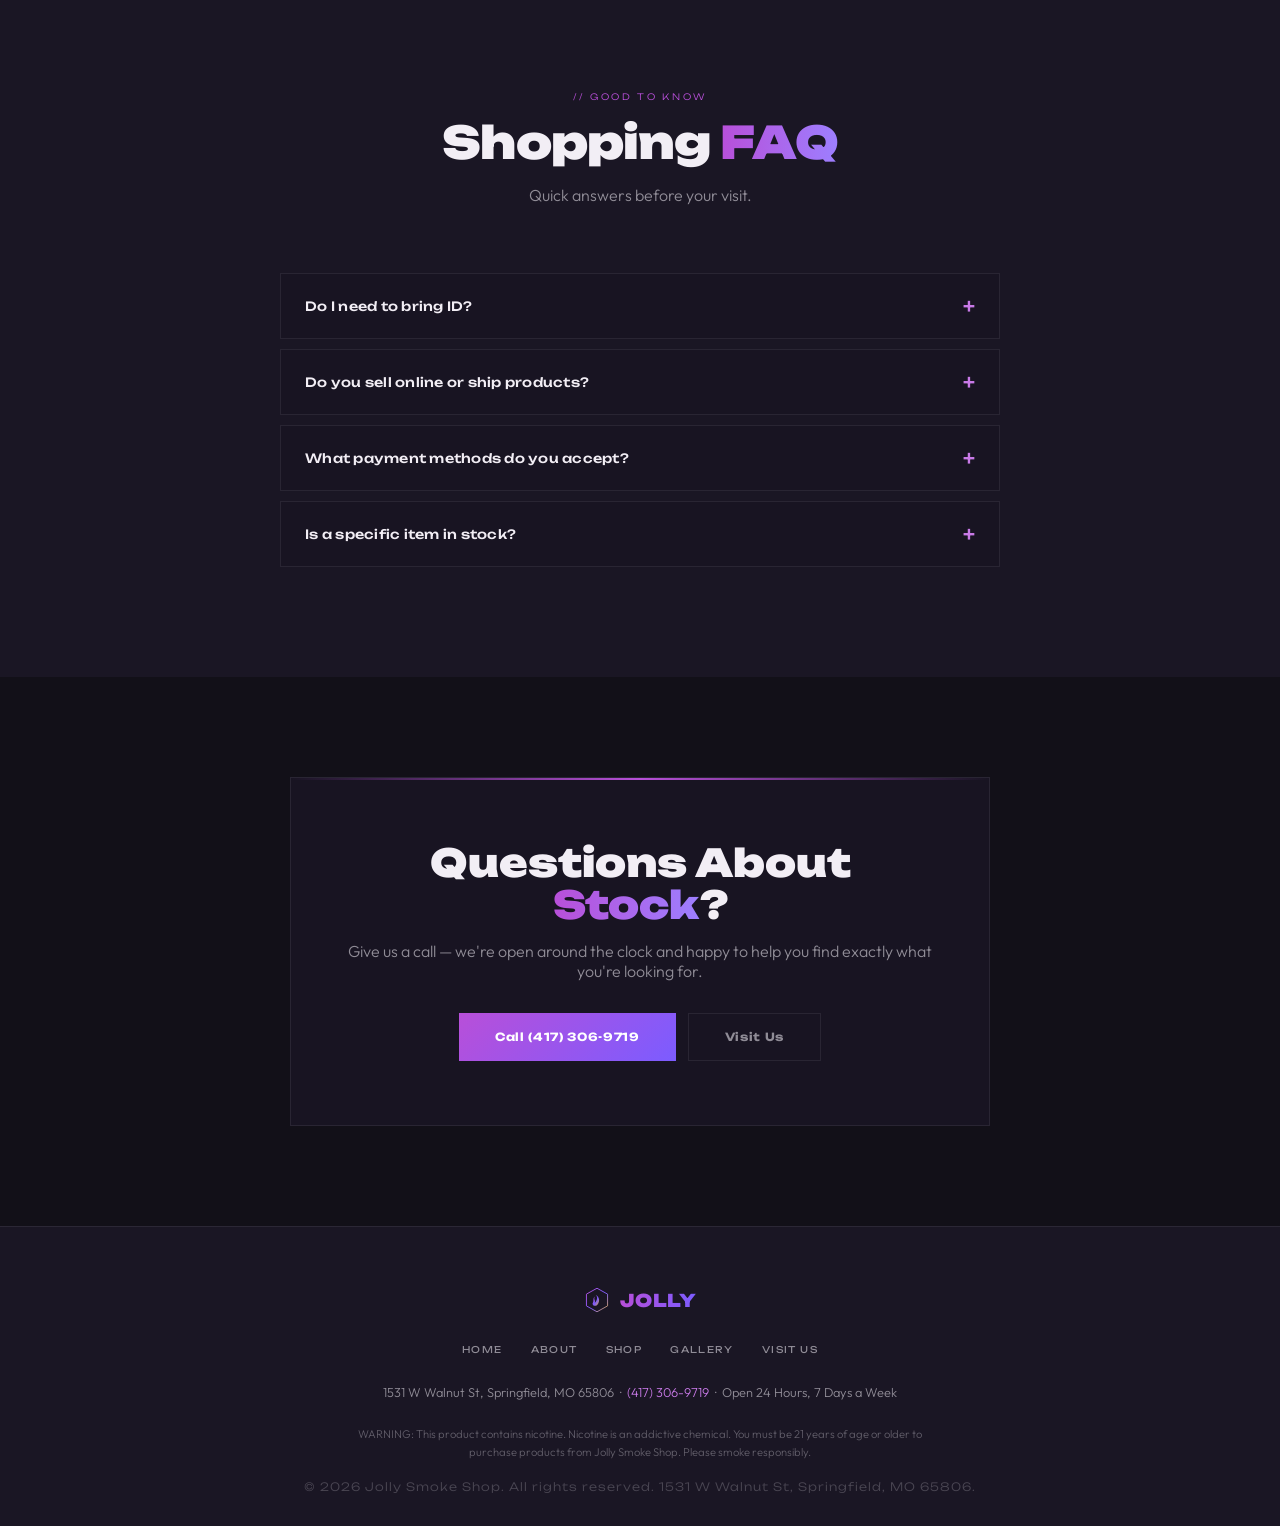
==== commit cde2673d: "Remove shop photos migrated to the Prince Smoke & Vape website These product/interior photos belong " ====
--- a/products.html
+++ b/products.html
@@ -78,14 +78,12 @@
 <section class="section section-tight" id="products">
   <div class="products-grid">
     <div class="product-card reveal">
-      <div class="product-photo"><img src="assets/img/products/vape-wall-geekbar.jpg" alt="Wall of vape flavors including Geek Bar disposables at Jolly Smoke Shop" loading="lazy"></div>
       <div class="product-icon">&#128167;</div>
       <h3>Vapes & E-Liquids</h3>
       <p>Top brands, the latest devices, and a huge flavor selection. Disposables, mods, pods, coils, and premium e-juices for every taste.</p>
       <div class="product-tags"><span>Disposables</span><span>Mods & Pods</span><span>E-Liquids</span></div>
     </div>
     <div class="product-card reveal">
-      <div class="product-photo"><img src="assets/img/products/glass-bongs-case.jpg" alt="Display case of glass water pipes and bongs at Jolly Smoke Shop" loading="lazy"></div>
       <div class="product-icon">&#127807;</div>
       <h3>Glass & Pipes</h3>
       <p>Hand-blown glass pipes, water pipes, bongs, and dab rigs from beginner-friendly to collector-grade, plus every accessory to match.</p>
@@ -104,7 +102,6 @@
       <div class="product-tags"><span>Earrings</span><span>Belly Rings</span><span>Plugs</span></div>
     </div>
     <div class="product-card reveal">
-      <div class="product-photo"><img src="assets/img/products/cigar-selection.jpg" alt="Shelves of premium cigar boxes at Jolly Smoke Shop" loading="lazy"></div>
       <div class="product-icon">&#128684;</div>
       <h3>Cigars & Tobacco</h3>
       <p>Premium hand-rolled cigars, loose tobacco, rolling papers, wraps, and blunt cones from the brands you already trust.</p>
